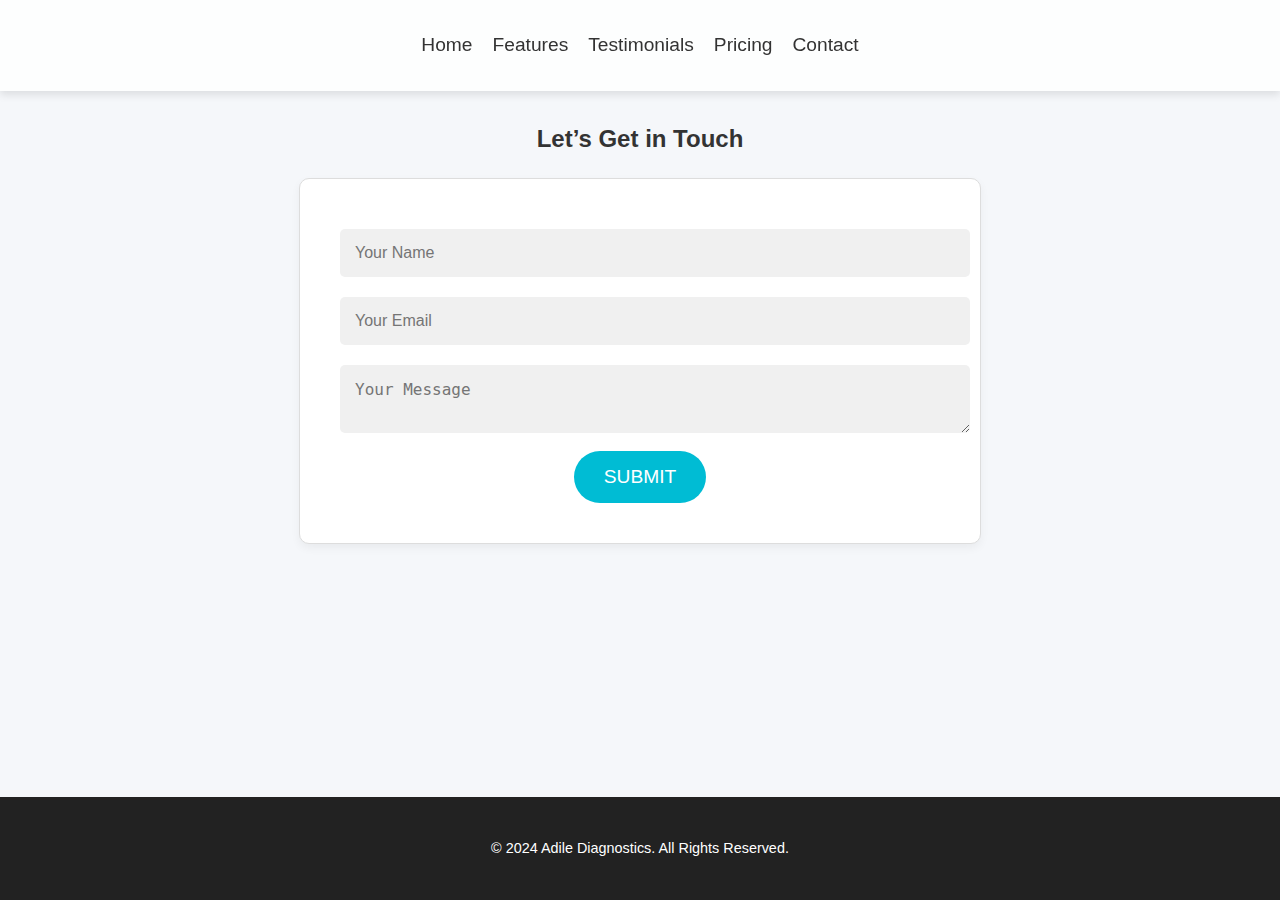
==== contact.html @ a2587669 "Add files via upload" ====
<!DOCTYPE html>
<html lang="en">
<head>
    <meta charset="UTF-8">
    <meta name="viewport" content="width=device-width, initial-scale=1.0">
    <title>Contact - Adile Diagnostics</title>
    <link rel="stylesheet" href="styles.css">
</head>
<body>
    <!-- Floating Navigation Bar -->
    <header class="navbar">
        <div class="container">
            <nav>
                <a href="index.html">Home</a>
                <a href="features.html">Features</a>
                <a href="testimonials.html">Testimonials</a>
                <a href="pricing.html">Pricing</a>
                <a href="contact.html">Contact</a>
            </nav>
        </div>
    </header>

    <!-- Contact Form Section -->
    <section class="contact-section">
        <div class="container">
            <h2 class="section-title">Let’s Get in Touch</h2>
            <form action="contact.php" method="POST">
                <div class="contact-box">
                    <input type="text" name="name" placeholder="Your Name" required>
                    <input type="email" name="email" placeholder="Your Email" required>
                    <textarea name="message" placeholder="Your Message" required></textarea>
                    <button type="submit" class="cta-button">Submit</button>
                </div>
            </form>
        </div>
    </section>

    <!-- Footer -->
    <footer class="footer">
        <div class="container">
            <p>&copy; 2024 Adile Diagnostics. All Rights Reserved.</p>
        </div>
    </footer>
</body>
</html>
---- styles.css ----
/* Global Styles - Applies to all pages */
html, body {
    height: 100%;
    margin: 0;
    font-family: 'Montserrat', sans-serif;  /* Ensuring Montserrat is applied globally */
    background-color: #f5f7fa;  /* Light background for professional appearance */
    color: #333;
    line-height: 1.6;
    display: flex;
    flex-direction: column;  /* Helps with sticky footer */
}

/* Main container for all page content */
.container {
    max-width: 1200px;
    margin: 0 auto;
    padding: 20px;
    flex: 1;  /* Makes content take up available space */
}

/* Navbar styles */
.navbar {
    background-color: rgba(255, 255, 255, 0.8); /* Semi-transparent */
    box-shadow: 0 4px 8px rgba(0, 0, 0, 0.1);  /* Floating effect */
    position: fixed;
    top: 0;
    width: 100%;
    z-index: 1000;
    display: flex;
    justify-content: center;
    padding: 10px 0;
    transition: background-color 0.3s ease;
}

/* Centering navbar items */
.navbar .container {
    display: flex;
    justify-content: center;
}

/* Styling navbar links */
.navbar nav {
    display: flex;
    justify-content: center;
    gap: 20px;
}

/* Ensuring Montserrat font is used for navigation links */
.navbar nav a {
    color: #333;
    text-decoration: none;
    font-family: 'Montserrat', sans-serif;  /* Apply Montserrat font */
    font-size: 1.2rem;
    transition: color 0.3s ease;
}

/* Hover effect for navbar links */
.navbar nav a:hover {
    color: #00bcd4;
}

/* Hero section styling (applies to index page) */
.hero-section {
    background: url('assets/medical-bg.jpg') center center/cover no-repeat;
    height: 100vh;
    display: flex;
    justify-content: center;
    align-items: center;
    position: relative;
    text-align: center;
    color: #fff;
}

/* Styling for main title on hero section */
.hero-title {
    font-size: 3rem;
    margin-bottom: 20px;
    color: #00bcd4;
}

/* Subtitle styling on hero section */
.hero-subtitle {
    font-size: 1.2rem;
    margin-bottom: 30px;
    color: #333;
}

/* CTA (Call-to-Action) button on hero section */
.cta-button {
    background-color: #00bcd4;
    color: #fff;
    padding: 15px 30px;
    border: none;
    border-radius: 50px;
    cursor: pointer;
    font-size: 1.2rem;
    transition: background-color 0.3s ease, transform 0.3s ease;
}

/* Hover effect for CTA button */
.cta-button:hover {
    background-color: #008c9e;
    transform: scale(1.05);
}

/* Feature boxes for Features, Testimonials, Pricing, and Products pages */
.features-section, .testimonials-section, .pricing-section, .products-section {
    padding: 80px 0;
    text-align: center;
    background-color: #f5f7fa;
}

/* Box styling for Features, Testimonials, Pricing, and Products */
.feature-box, .testimonial-box, .pricing-box, .product-box {
    background-color: #ffffff;
    border: 1px solid #ddd;
    border-radius: 10px;
    padding: 20px;
    margin: 20px;
    box-shadow: 0 4px 10px rgba(0, 0, 0, 0.05);  /* Slight shadow for depth */
    transition: transform 0.3s ease, box-shadow 0.3s ease;
    display: inline-block;
    width: 300px;
    vertical-align: top;
}

/* Hover effect for all feature boxes */
.feature-box:hover, .testimonial-box:hover, .pricing-box:hover, .product-box:hover {
    transform: scale(1.05);
    box-shadow: 0 6px 20px rgba(0, 0, 0, 0.1);
}

/* Title inside the boxes */
.feature-box h3, .testimonial-box h3, .pricing-box h3, .product-box h3 {
    font-size: 1.5rem;
    margin-bottom: 15px;
    color: #00bcd4;
}

/* Text inside the boxes */
.feature-box p, .testimonial-box p, .pricing-box p, .product-box p {
    font-size: 1rem;
    color: #333;
}

/* Contact Form Section */
.contact-section {
    padding: 80px 0;
    text-align: center;
    background-color: #f5f7fa;
}

/* Contact form box styling */
.contact-box {
    background-color: #ffffff;
    border: 1px solid #ddd;
    border-radius: 10px;
    padding: 40px;
    margin: 0 auto;
    box-shadow: 0 4px 10px rgba(0, 0, 0, 0.05);
    width: 60%;  /* Centered width */
    max-width: 600px;
}

/* Inputs and textarea inside contact form */
.contact-box input, .contact-box textarea {
    width: 100%;
    padding: 15px;
    margin: 10px 0;
    border: none;
    border-radius: 5px;
    background-color: #f0f0f0;
    font-size: 1rem;
}

/* Submit button styling */
button {
    background-color: #00bcd4;
    color: #ffffff;
    padding: 15px 30px;
    border: none;
    border-radius: 50px;
    cursor: pointer;
    text-transform: uppercase;
    font-size: 1rem;
    transition: background-color 0.3s ease, transform 0.3s ease;
}

/* Hover effect for button */
button:hover {
    background-color: #008c9e;
    transform: scale(1.05);
}

/* Footer styling */
.footer {
    background-color: #222;
    color: #fff;
    text-align: center;
    padding: 20px 0;
    font-size: 0.9rem;
    margin-top: auto;  /* Ensures footer sticks to the bottom */
}

/* Footer text */
.footer p {
    margin: 0;
}

/* Responsive Styling */
@media (max-width: 768px) {
    /* Stacks navbar links vertically on smaller screens */
    .navbar {
        flex-direction: column;
    }

    /* Smaller font for hero section title on small screens */
    .hero-title {
        font-size: 2.2rem;
    }

    /* Smaller button padding on mobile */
    .cta-button {
        padding: 10px 20px;
    }

    /* Full width for boxes on smaller screens */
    .feature-box, .testimonial-box, .pricing-box, .contact-box, .product-box {
        width: 100%;
        margin: 20px auto;
    }

    /* Full width for contact box on mobile */
    .contact-box {
        width: 90%;
    }
}
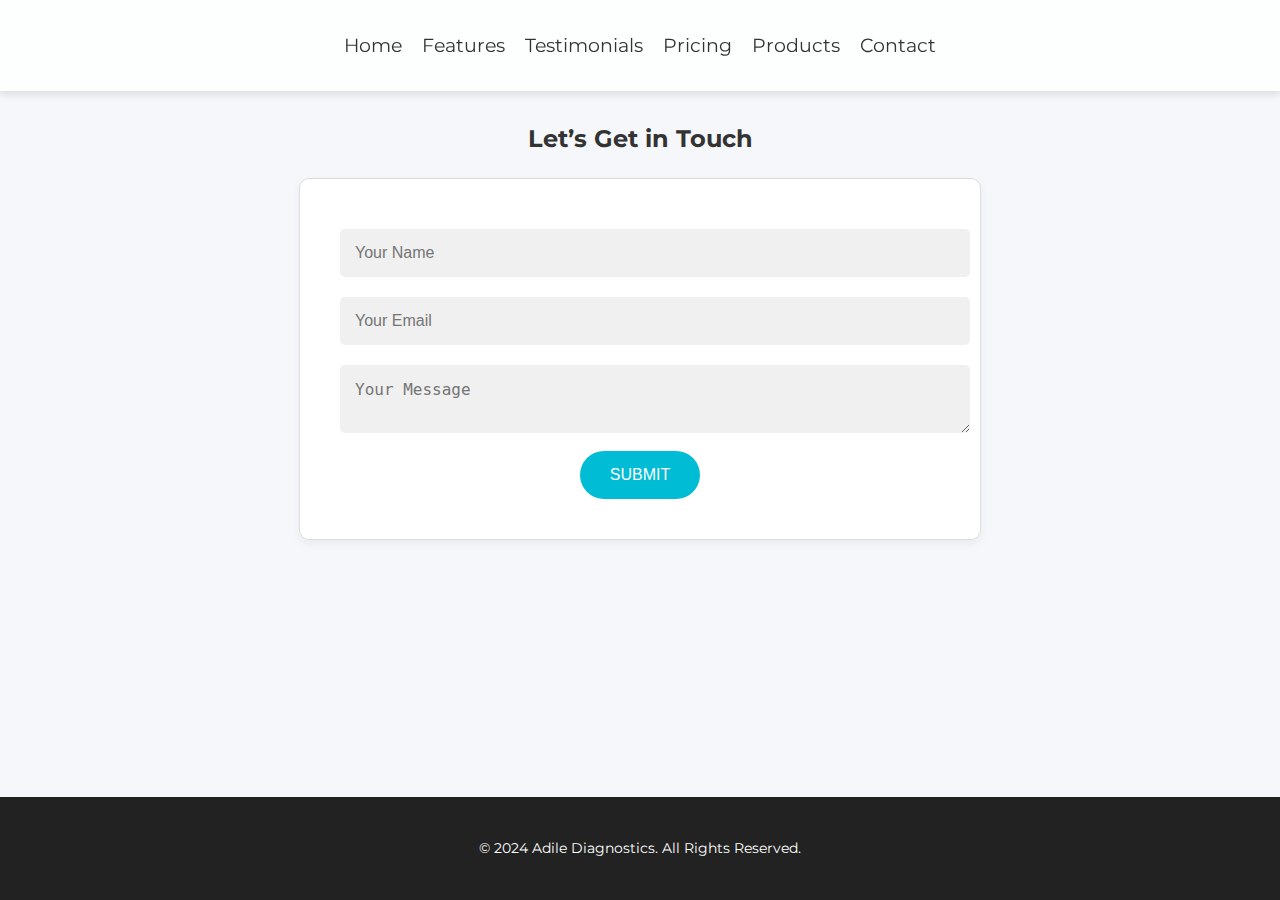
==== commit b8c01e3c: "Add files via upload" ====
--- a/contact.html
+++ b/contact.html
@@ -1,13 +1,18 @@
 <!DOCTYPE html>
 <html lang="en">
 <head>
+    <!-- Meta and Title -->
     <meta charset="UTF-8">
     <meta name="viewport" content="width=device-width, initial-scale=1.0">
     <title>Contact - Adile Diagnostics</title>
+    <!-- Google Font (Montserrat) -->
+    <link href="https://fonts.googleapis.com/css2?family=Montserrat:wght@400;700&display=swap" rel="stylesheet">
+    <!-- Link to main CSS file -->
     <link rel="stylesheet" href="styles.css">
 </head>
 <body>
-    <!-- Floating Navigation Bar -->
+
+    <!-- Navbar Section (same as other pages) -->
     <header class="navbar">
         <div class="container">
             <nav>
@@ -15,31 +20,31 @@
                 <a href="features.html">Features</a>
                 <a href="testimonials.html">Testimonials</a>
                 <a href="pricing.html">Pricing</a>
+                <a href="products.html">Products</a>
                 <a href="contact.html">Contact</a>
             </nav>
         </div>
     </header>
 
-    <!-- Contact Form Section -->
+    <!-- Contact Section -->
     <section class="contact-section">
         <div class="container">
             <h2 class="section-title">Let’s Get in Touch</h2>
-            <form action="contact.php" method="POST">
-                <div class="contact-box">
-                    <input type="text" name="name" placeholder="Your Name" required>
-                    <input type="email" name="email" placeholder="Your Email" required>
-                    <textarea name="message" placeholder="Your Message" required></textarea>
-                    <button type="submit" class="cta-button">Submit</button>
-                </div>
+            <form class="contact-box">
+                <input type="text" placeholder="Your Name">
+                <input type="email" placeholder="Your Email">
+                <textarea placeholder="Your Message"></textarea>
+                <button type="submit">Submit</button>
             </form>
         </div>
     </section>
 
-    <!-- Footer -->
+    <!-- Footer Section -->
     <footer class="footer">
         <div class="container">
             <p>&copy; 2024 Adile Diagnostics. All Rights Reserved.</p>
         </div>
     </footer>
+
 </body>
 </html>
--- a/styles.css
+++ b/styles.css
@@ -235,3 +235,13 @@
         width: 90%;
     }
 }
+
+
+/* Navbar links */
+.navbar nav a {
+    color: #333;
+    text-decoration: none;
+    font-family: 'Montserrat', sans-serif;  /* Consistent Montserrat font */
+    font-size: 1.2rem;
+    transition: color 0.3s ease;
+}
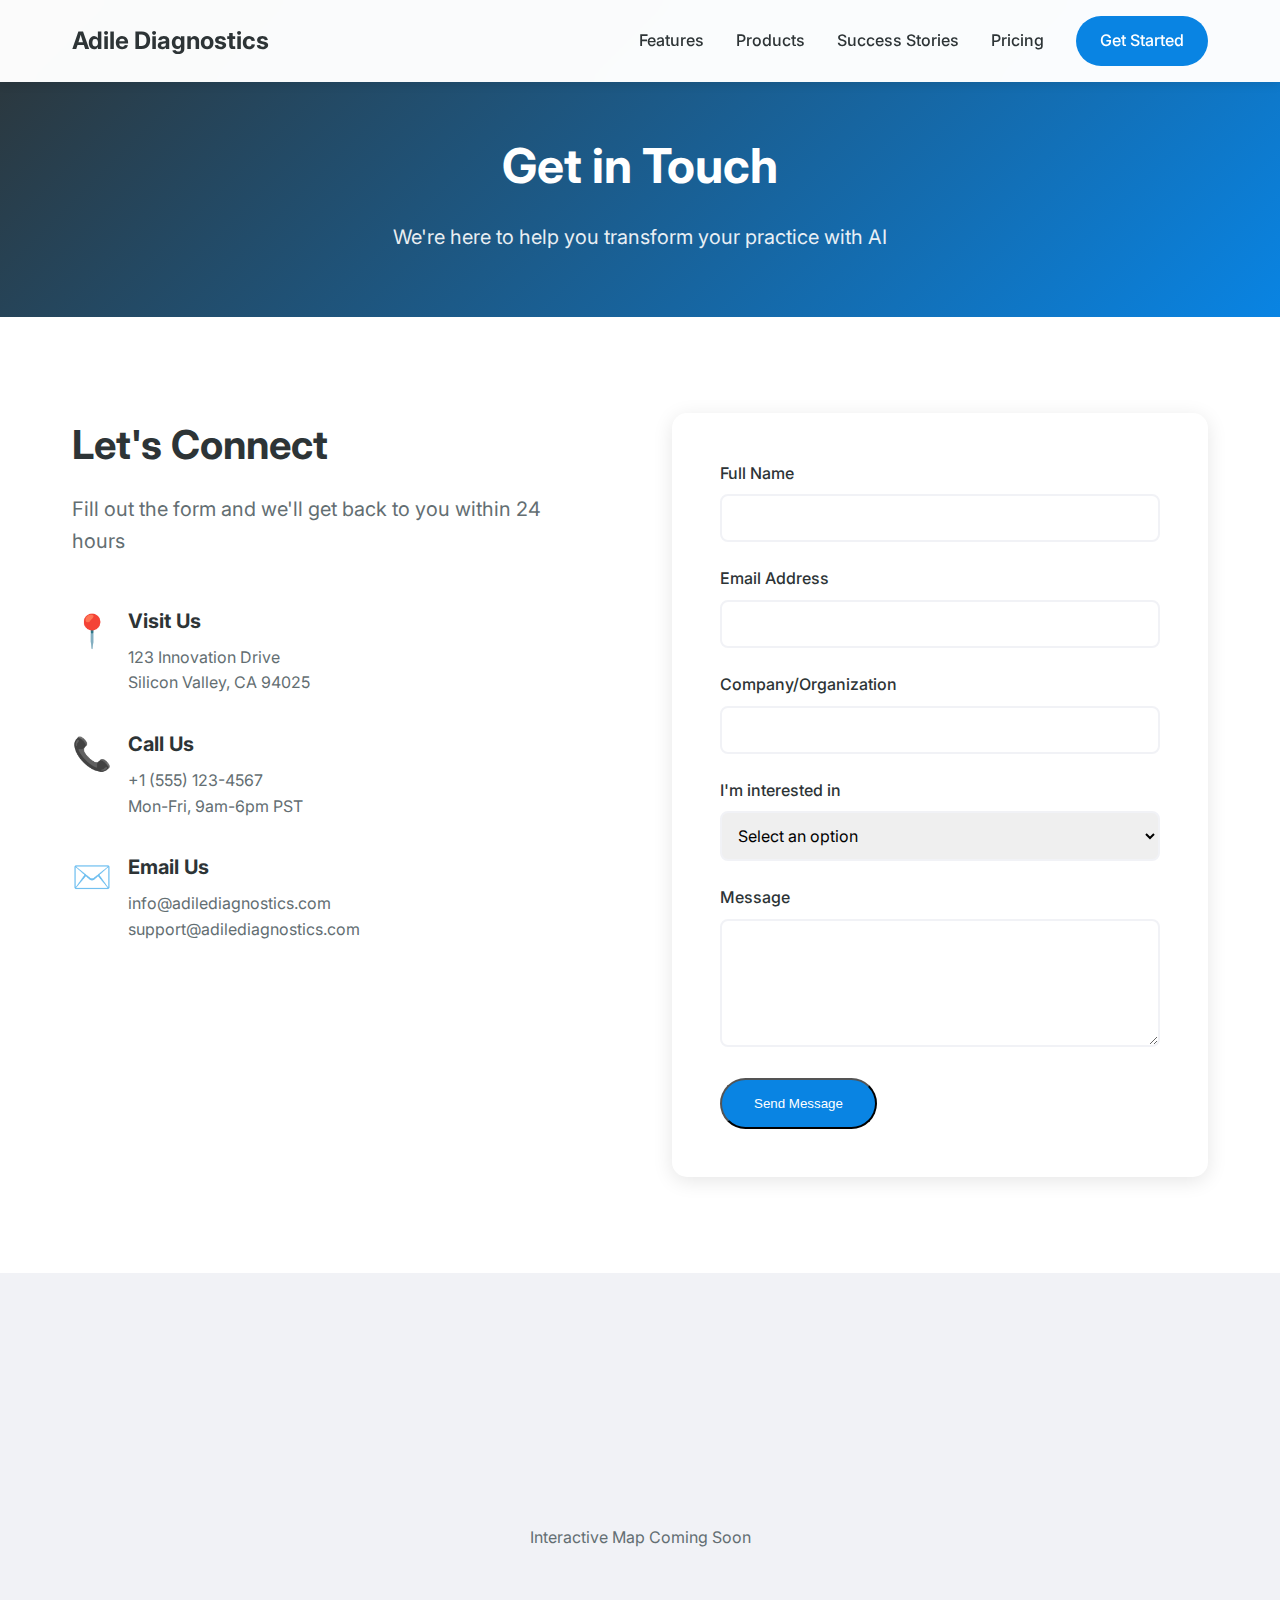
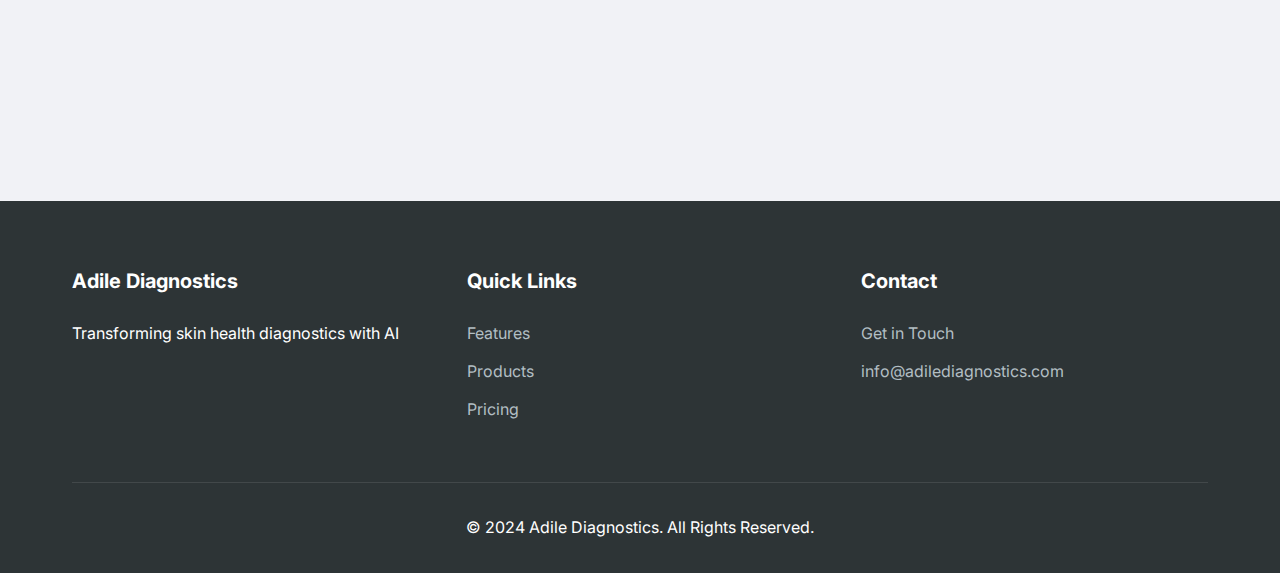
==== commit f9a1ff36: "Update website with modern design and responsive feature" ====
--- a/contact.html
+++ b/contact.html
@@ -4,47 +4,152 @@
     <!-- Meta and Title -->
     <meta charset="UTF-8">
     <meta name="viewport" content="width=device-width, initial-scale=1.0">
-    <title>Contact - Adile Diagnostics</title>
-    <!-- Google Font (Montserrat) -->
-    <link href="https://fonts.googleapis.com/css2?family=Montserrat:wght@400;700&display=swap" rel="stylesheet">
+    <title>Contact Us - Adile Diagnostics</title>
+    <!-- Google Font (Inter) -->
+    <link href="https://fonts.googleapis.com/css2?family=Inter:wght@400;500;600;700&display=swap" rel="stylesheet">
     <!-- Link to main CSS file -->
     <link rel="stylesheet" href="styles.css">
 </head>
 <body>
 
-    <!-- Navbar Section (same as other pages) -->
+    <!-- Navbar Section -->
     <header class="navbar">
         <div class="container">
+            <div class="logo">
+                <a href="index.html">Adile Diagnostics</a>
+            </div>
             <nav>
-                <a href="index.html">Home</a>
                 <a href="features.html">Features</a>
-                <a href="testimonials.html">Testimonials</a>
+                <a href="products.html">Products</a>
+                <a href="testimonials.html">Success Stories</a>
                 <a href="pricing.html">Pricing</a>
-                <a href="products.html">Products</a>
-                <a href="contact.html">Contact</a>
+                <a href="contact.html" class="nav-cta">Get Started</a>
             </nav>
         </div>
     </header>
 
-    <!-- Contact Section -->
-    <section class="contact-section">
+    <!-- Page Header -->
+    <section class="page-header">
         <div class="container">
-            <h2 class="section-title">Let’s Get in Touch</h2>
-            <form class="contact-box">
-                <input type="text" placeholder="Your Name">
-                <input type="email" placeholder="Your Email">
-                <textarea placeholder="Your Message"></textarea>
-                <button type="submit">Submit</button>
-            </form>
+            <h1>Get in Touch</h1>
+            <p>We're here to help you transform your practice with AI</p>
+        </div>
+    </section>
+
+    <!-- Contact Grid -->
+    <section class="contact-grid">
+        <div class="container">
+            <div class="contact-wrapper">
+                <div class="contact-info">
+                    <h2>Let's Connect</h2>
+                    <p>Fill out the form and we'll get back to you within 24 hours</p>
+                    
+                    <div class="contact-methods">
+                        <div class="contact-method">
+                            <div class="method-icon">📍</div>
+                            <div class="method-details">
+                                <h3>Visit Us</h3>
+                                <p>123 Innovation Drive<br>Silicon Valley, CA 94025</p>
+                            </div>
+                        </div>
+                        
+                        <div class="contact-method">
+                            <div class="method-icon">📞</div>
+                            <div class="method-details">
+                                <h3>Call Us</h3>
+                                <p>+1 (555) 123-4567<br>Mon-Fri, 9am-6pm PST</p>
+                            </div>
+                        </div>
+                        
+                        <div class="contact-method">
+                            <div class="method-icon">✉️</div>
+                            <div class="method-details">
+                                <h3>Email Us</h3>
+                                <p>info@adilediagnostics.com<br>support@adilediagnostics.com</p>
+                            </div>
+                        </div>
+                    </div>
+                </div>
+
+                <div class="contact-form">
+                    <form id="contactForm" action="contact.php" method="POST">
+                        <div class="form-group">
+                            <label for="name">Full Name</label>
+                            <input type="text" id="name" name="name" required>
+                        </div>
+                        
+                        <div class="form-group">
+                            <label for="email">Email Address</label>
+                            <input type="email" id="email" name="email" required>
+                        </div>
+                        
+                        <div class="form-group">
+                            <label for="company">Company/Organization</label>
+                            <input type="text" id="company" name="company">
+                        </div>
+                        
+                        <div class="form-group">
+                            <label for="interest">I'm interested in</label>
+                            <select id="interest" name="interest" required>
+                                <option value="">Select an option</option>
+                                <option value="demo">Product Demo</option>
+                                <option value="pricing">Pricing Information</option>
+                                <option value="enterprise">Enterprise Solution</option>
+                                <option value="partnership">Partnership</option>
+                                <option value="other">Other</option>
+                            </select>
+                        </div>
+                        
+                        <div class="form-group">
+                            <label for="message">Message</label>
+                            <textarea id="message" name="message" rows="5" required></textarea>
+                        </div>
+                        
+                        <button type="submit" class="primary-button">Send Message</button>
+                    </form>
+                </div>
+            </div>
+        </div>
+    </section>
+
+    <!-- Map Section -->
+    <section class="map-section">
+        <div class="container">
+            <div class="map-container">
+                <!-- Replace with actual map embed code -->
+                <div class="map-placeholder">
+                    <p>Interactive Map Coming Soon</p>
+                </div>
+            </div>
         </div>
     </section>
 
     <!-- Footer Section -->
     <footer class="footer">
         <div class="container">
-            <p>&copy; 2024 Adile Diagnostics. All Rights Reserved.</p>
+            <div class="footer-content">
+                <div class="footer-section">
+                    <h4>Adile Diagnostics</h4>
+                    <p>Transforming skin health diagnostics with AI</p>
+                </div>
+                <div class="footer-section">
+                    <h4>Quick Links</h4>
+                    <a href="features.html">Features</a>
+                    <a href="products.html">Products</a>
+                    <a href="pricing.html">Pricing</a>
+                </div>
+                <div class="footer-section">
+                    <h4>Contact</h4>
+                    <a href="contact.html">Get in Touch</a>
+                    <a href="mailto:info@adilediagnostics.com">info@adilediagnostics.com</a>
+                </div>
+            </div>
+            <div class="footer-bottom">
+                <p>&copy; 2024 Adile Diagnostics. All Rights Reserved.</p>
+            </div>
         </div>
     </footer>
 
+    <script src="scripts.js"></script>
 </body>
 </html>
--- a/styles.css
+++ b/styles.css
@@ -1,247 +1,1033 @@
-/* Global Styles - Applies to all pages */
+/* Reset and Base Styles */
+:root {
+    --primary-color: #2D3436;
+    --secondary-color: #0984E3;
+    --accent-color: #00B894;
+    --text-color: #2D3436;
+    --light-gray: #F1F2F6;
+    --white: #FFFFFF;
+    --transition: all 0.3s ease;
+}
+
+* {
+    margin: 0;
+    padding: 0;
+    box-sizing: border-box;
+}
+
 html, body {
     height: 100%;
-    margin: 0;
-    font-family: 'Montserrat', sans-serif;  /* Ensuring Montserrat is applied globally */
-    background-color: #f5f7fa;  /* Light background for professional appearance */
-    color: #333;
+    font-family: 'Inter', sans-serif;
+    font-size: 16px;
     line-height: 1.6;
-    display: flex;
-    flex-direction: column;  /* Helps with sticky footer */
-}
-
-/* Main container for all page content */
+    color: var(--text-color);
+    background-color: var(--white);
+}
+
 .container {
     max-width: 1200px;
     margin: 0 auto;
-    padding: 20px;
-    flex: 1;  /* Makes content take up available space */
-}
-
-/* Navbar styles */
+    padding: 0 2rem;
+}
+
+/* Navbar Styles */
 .navbar {
-    background-color: rgba(255, 255, 255, 0.8); /* Semi-transparent */
-    box-shadow: 0 4px 8px rgba(0, 0, 0, 0.1);  /* Floating effect */
     position: fixed;
     top: 0;
-    width: 100%;
+    left: 0;
+    right: 0;
+    background: rgba(255, 255, 255, 0.98);
+    backdrop-filter: blur(10px);
     z-index: 1000;
-    display: flex;
-    justify-content: center;
-    padding: 10px 0;
-    transition: background-color 0.3s ease;
-}
-
-/* Centering navbar items */
+    padding: 1rem 0;
+    box-shadow: 0 2px 10px rgba(0, 0, 0, 0.1);
+}
+
 .navbar .container {
     display: flex;
-    justify-content: center;
-}
-
-/* Styling navbar links */
+    justify-content: space-between;
+    align-items: center;
+}
+
+.logo a {
+    font-size: 1.5rem;
+    font-weight: 700;
+    color: var(--primary-color);
+    text-decoration: none;
+}
+
 .navbar nav {
     display: flex;
+    gap: 2rem;
+    align-items: center;
+}
+
+.navbar nav a {
+    color: var(--text-color);
+    text-decoration: none;
+    font-weight: 500;
+    transition: var(--transition);
+}
+
+.navbar nav a:hover {
+    color: var(--secondary-color);
+}
+
+.nav-cta {
+    background: var(--secondary-color);
+    color: var(--white) !important;
+    padding: 0.75rem 1.5rem;
+    border-radius: 50px;
+    transition: var(--transition);
+}
+
+.nav-cta:hover {
+    background: var(--accent-color);
+    transform: translateY(-2px);
+}
+
+/* Hero Section */
+.hero-section {
+    padding: 8rem 0 4rem;
+    background: linear-gradient(135deg, var(--white) 0%, var(--light-gray) 100%);
+    min-height: 100vh;
+    display: flex;
+    align-items: center;
+}
+
+.hero-content {
+    max-width: 800px;
+    margin: 0 auto;
+    text-align: center;
+}
+
+.hero-title {
+    font-size: 3.5rem;
+    font-weight: 700;
+    line-height: 1.2;
+    margin-bottom: 1.5rem;
+    background: linear-gradient(135deg, var(--primary-color) 0%, var(--secondary-color) 100%);
+    -webkit-background-clip: text;
+    -webkit-text-fill-color: transparent;
+}
+
+.hero-subtitle {
+    font-size: 1.25rem;
+    color: #636E72;
+    margin-bottom: 2.5rem;
+    max-width: 600px;
+    margin-left: auto;
+    margin-right: auto;
+}
+
+.hero-cta {
+    display: flex;
+    gap: 1rem;
     justify-content: center;
-    gap: 20px;
-}
-
-/* Ensuring Montserrat font is used for navigation links */
-.navbar nav a {
-    color: #333;
+}
+
+.primary-button, .secondary-button {
+    padding: 1rem 2rem;
+    border-radius: 50px;
+    font-weight: 500;
     text-decoration: none;
-    font-family: 'Montserrat', sans-serif;  /* Apply Montserrat font */
-    font-size: 1.2rem;
-    transition: color 0.3s ease;
-}
-
-/* Hover effect for navbar links */
-.navbar nav a:hover {
-    color: #00bcd4;
-}
-
-/* Hero section styling (applies to index page) */
-.hero-section {
-    background: url('assets/medical-bg.jpg') center center/cover no-repeat;
-    height: 100vh;
+    transition: var(--transition);
+}
+
+.primary-button {
+    background: var(--secondary-color);
+    color: var(--white);
+}
+
+.secondary-button {
+    background: transparent;
+    color: var(--secondary-color);
+    border: 2px solid var(--secondary-color);
+}
+
+.primary-button:hover, .secondary-button:hover {
+    transform: translateY(-2px);
+}
+
+/* Features Grid */
+.features-grid {
+    padding: 6rem 0;
+    background: var(--white);
+}
+
+.section-title {
+    text-align: center;
+    font-size: 2.5rem;
+    margin-bottom: 3rem;
+    color: var(--primary-color);
+}
+
+.grid {
+    display: grid;
+    grid-template-columns: repeat(auto-fit, minmax(250px, 1fr));
+    gap: 2rem;
+}
+
+.grid-item {
+    padding: 2rem;
+    background: var(--white);
+    border-radius: 10px;
+    box-shadow: 0 4px 20px rgba(0, 0, 0, 0.05);
+    transition: var(--transition);
+}
+
+.grid-item:hover {
+    transform: translateY(-5px);
+}
+
+.icon {
+    font-size: 2rem;
+    margin-bottom: 1rem;
+}
+
+.grid-item h3 {
+    font-size: 1.25rem;
+    margin-bottom: 1rem;
+    color: var(--primary-color);
+}
+
+.grid-item p {
+    color: #636E72;
+}
+
+/* Stats Section */
+.stats-section {
+    padding: 4rem 0;
+    background: var(--light-gray);
+}
+
+.stats-grid {
+    display: grid;
+    grid-template-columns: repeat(auto-fit, minmax(200px, 1fr));
+    gap: 2rem;
+    text-align: center;
+}
+
+.stat-item h3 {
+    font-size: 2.5rem;
+    color: var(--secondary-color);
+    margin-bottom: 0.5rem;
+}
+
+.stat-item p {
+    color: #636E72;
+    font-weight: 500;
+}
+
+/* Footer */
+.footer {
+    background: var(--primary-color);
+    color: var(--white);
+    padding: 4rem 0 2rem;
+}
+
+.footer-content {
+    display: grid;
+    grid-template-columns: repeat(auto-fit, minmax(200px, 1fr));
+    gap: 3rem;
+    margin-bottom: 3rem;
+}
+
+.footer-section h4 {
+    font-size: 1.25rem;
+    margin-bottom: 1.5rem;
+}
+
+.footer-section a {
+    color: #B2BEC3;
+    text-decoration: none;
+    display: block;
+    margin-bottom: 0.75rem;
+    transition: var(--transition);
+}
+
+.footer-section a:hover {
+    color: var(--white);
+}
+
+.footer-bottom {
+    text-align: center;
+    padding-top: 2rem;
+    border-top: 1px solid rgba(255, 255, 255, 0.1);
+}
+
+/* Page Header */
+.page-header {
+    padding: 8rem 0 4rem;
+    background: linear-gradient(135deg, var(--primary-color) 0%, var(--secondary-color) 100%);
+    color: var(--white);
+    text-align: center;
+}
+
+.page-header h1 {
+    font-size: 3rem;
+    margin-bottom: 1rem;
+}
+
+.page-header p {
+    font-size: 1.25rem;
+    opacity: 0.9;
+    max-width: 600px;
+    margin: 0 auto;
+}
+
+/* Feature Cards */
+.feature-card {
+    background: var(--white);
+    border-radius: 10px;
+    padding: 2rem;
+    box-shadow: 0 4px 20px rgba(0, 0, 0, 0.1);
+    transition: var(--transition);
+}
+
+.feature-card:hover {
+    transform: translateY(-5px);
+    box-shadow: 0 8px 30px rgba(0, 0, 0, 0.15);
+}
+
+.feature-icon {
+    font-size: 2.5rem;
+    margin-bottom: 1.5rem;
+}
+
+/* Technical Features */
+.tech-features {
+    padding: 6rem 0;
+    background: var(--light-gray);
+}
+
+.tech-features h2 {
+    text-align: center;
+    font-size: 2.5rem;
+    margin-bottom: 3rem;
+    color: var(--primary-color);
+}
+
+.tech-grid {
+    display: grid;
+    grid-template-columns: repeat(auto-fit, minmax(300px, 1fr));
+    gap: 2rem;
+}
+
+.tech-item {
+    background: var(--white);
+    padding: 2rem;
+    border-radius: 10px;
+    box-shadow: 0 4px 20px rgba(0, 0, 0, 0.05);
+}
+
+.tech-item h3 {
+    color: var(--secondary-color);
+    margin-bottom: 1.5rem;
+    font-size: 1.5rem;
+}
+
+.tech-item ul {
+    list-style: none;
+    padding: 0;
+}
+
+.tech-item li {
+    padding: 0.5rem 0;
+    color: var(--text-color);
+    position: relative;
+    padding-left: 1.5rem;
+}
+
+.tech-item li:before {
+    content: "→";
+    position: absolute;
+    left: 0;
+    color: var(--secondary-color);
+}
+
+/* CTA Section */
+.cta-section {
+    padding: 6rem 0;
+    text-align: center;
+    background: linear-gradient(135deg, var(--white) 0%, var(--light-gray) 100%);
+}
+
+.cta-section h2 {
+    font-size: 2.5rem;
+    margin-bottom: 1rem;
+    color: var(--primary-color);
+}
+
+.cta-section p {
+    font-size: 1.25rem;
+    color: #636E72;
+    margin-bottom: 2rem;
+}
+
+.cta-buttons {
     display: flex;
+    gap: 1rem;
     justify-content: center;
+}
+
+/* Products Section */
+.products-section {
+    padding: 6rem 0;
+    background: var(--white);
+}
+
+.products-grid {
+    display: grid;
+    grid-template-columns: repeat(auto-fit, minmax(300px, 1fr));
+    gap: 3rem;
+    margin-top: 3rem;
+}
+
+.product-card {
+    background: var(--white);
+    border-radius: 15px;
+    overflow: hidden;
+    box-shadow: 0 4px 20px rgba(0, 0, 0, 0.1);
+    transition: var(--transition);
+}
+
+.product-card:hover {
+    transform: translateY(-10px);
+    box-shadow: 0 8px 30px rgba(0, 0, 0, 0.15);
+}
+
+.product-image {
+    background: linear-gradient(135deg, var(--secondary-color) 0%, var(--accent-color) 100%);
+    padding: 3rem;
+    text-align: center;
+}
+
+.product-icon {
+    font-size: 4rem;
+}
+
+.product-content {
+    padding: 2rem;
+}
+
+.product-content h3 {
+    font-size: 1.5rem;
+    color: var(--primary-color);
+    margin-bottom: 1rem;
+}
+
+.product-content p {
+    color: #636E72;
+    margin-bottom: 1.5rem;
+}
+
+.product-features {
+    list-style: none;
+    padding: 0;
+    margin-bottom: 2rem;
+}
+
+.product-features li {
+    padding: 0.5rem 0;
+    color: var(--text-color);
+    position: relative;
+    padding-left: 1.5rem;
+}
+
+.product-features li:before {
+    content: "✓";
+    position: absolute;
+    left: 0;
+    color: var(--accent-color);
+}
+
+/* Integration Section */
+.integration-section {
+    padding: 6rem 0;
+    background: var(--light-gray);
+    text-align: center;
+}
+
+.integration-section h2 {
+    font-size: 2.5rem;
+    margin-bottom: 1rem;
+    color: var(--primary-color);
+}
+
+.integration-section > .container > p {
+    font-size: 1.25rem;
+    color: #636E72;
+    margin-bottom: 3rem;
+}
+
+.integration-grid {
+    display: grid;
+    grid-template-columns: repeat(auto-fit, minmax(250px, 1fr));
+    gap: 2rem;
+    margin-top: 3rem;
+}
+
+.integration-item {
+    background: var(--white);
+    padding: 2rem;
+    border-radius: 10px;
+    box-shadow: 0 4px 20px rgba(0, 0, 0, 0.05);
+    transition: var(--transition);
+}
+
+.integration-item:hover {
+    transform: translateY(-5px);
+}
+
+.integration-item h3 {
+    color: var(--secondary-color);
+    margin-bottom: 1rem;
+    font-size: 1.25rem;
+}
+
+.integration-item p {
+    color: #636E72;
+}
+
+/* Featured Story */
+.featured-story {
+    padding: 6rem 0;
+    background: var(--white);
+}
+
+.story-card {
+    background: var(--white);
+    border-radius: 15px;
+    padding: 3rem;
+    box-shadow: 0 4px 20px rgba(0, 0, 0, 0.1);
+    transition: var(--transition);
+}
+
+.story-card.featured {
+    background: linear-gradient(135deg, var(--primary-color) 0%, var(--secondary-color) 100%);
+    color: var(--white);
+    display: grid;
+    grid-template-columns: 2fr 1fr;
+    gap: 3rem;
+}
+
+.story-quote {
+    font-size: 1.5rem;
+    line-height: 1.6;
+    margin-bottom: 2rem;
+    font-weight: 500;
+}
+
+.story-author {
+    display: flex;
     align-items: center;
+    gap: 1rem;
+}
+
+.author-info h3 {
+    font-size: 1.25rem;
+    margin-bottom: 0.5rem;
+}
+
+.author-info p {
+    opacity: 0.9;
+}
+
+.story-stats {
+    display: grid;
+    gap: 2rem;
+    align-content: center;
+}
+
+.story-stats .stat {
+    text-align: center;
+}
+
+.story-stats h4 {
+    font-size: 2.5rem;
+    margin-bottom: 0.5rem;
+}
+
+.story-stats p {
+    opacity: 0.9;
+}
+
+/* Testimonials Grid */
+.testimonials-grid {
+    padding: 6rem 0;
+    background: var(--light-gray);
+}
+
+.testimonials-grid h2 {
+    text-align: center;
+    font-size: 2.5rem;
+    margin-bottom: 3rem;
+    color: var(--primary-color);
+}
+
+.stories-grid {
+    display: grid;
+    grid-template-columns: repeat(auto-fit, minmax(300px, 1fr));
+    gap: 2rem;
+}
+
+.stories-grid .story-card {
+    background: var(--white);
+    padding: 2rem;
+}
+
+.stories-grid .story-quote {
+    font-size: 1.25rem;
+    color: var(--text-color);
+}
+
+/* Results Section */
+.results-section {
+    padding: 6rem 0;
+    background: var(--white);
+    text-align: center;
+}
+
+.results-section h2 {
+    font-size: 2.5rem;
+    margin-bottom: 3rem;
+    color: var(--primary-color);
+}
+
+.results-grid {
+    display: grid;
+    grid-template-columns: repeat(auto-fit, minmax(200px, 1fr));
+    gap: 3rem;
+}
+
+.result-item h3 {
+    font-size: 3rem;
+    color: var(--secondary-color);
+    margin-bottom: 1rem;
+}
+
+.result-item p {
+    font-size: 1.25rem;
+    color: #636E72;
+}
+
+/* Pricing Toggle */
+.pricing-toggle {
+    padding: 2rem 0;
+    text-align: center;
+}
+
+.toggle-container {
+    display: inline-flex;
+    align-items: center;
+    gap: 1rem;
+    background: var(--light-gray);
+    padding: 0.5rem 1rem;
+    border-radius: 50px;
+}
+
+.switch {
     position: relative;
-    text-align: center;
-    color: #fff;
-}
-
-/* Styling for main title on hero section */
-.hero-title {
+    display: inline-block;
+    width: 60px;
+    height: 34px;
+}
+
+.switch input {
+    opacity: 0;
+    width: 0;
+    height: 0;
+}
+
+.slider {
+    position: absolute;
+    cursor: pointer;
+    top: 0;
+    left: 0;
+    right: 0;
+    bottom: 0;
+    background-color: var(--secondary-color);
+    transition: var(--transition);
+    border-radius: 34px;
+}
+
+.slider:before {
+    position: absolute;
+    content: "";
+    height: 26px;
+    width: 26px;
+    left: 4px;
+    bottom: 4px;
+    background-color: white;
+    transition: var(--transition);
+    border-radius: 50%;
+}
+
+input:checked + .slider {
+    background-color: var(--accent-color);
+}
+
+input:checked + .slider:before {
+    transform: translateX(26px);
+}
+
+.discount {
+    background: var(--accent-color);
+    color: var(--white);
+    padding: 0.25rem 0.5rem;
+    border-radius: 20px;
+    font-size: 0.875rem;
+    margin-left: 0.5rem;
+}
+
+/* Pricing Grid */
+.pricing-grid {
+    padding: 4rem 0 6rem;
+}
+
+.plans-grid {
+    display: grid;
+    grid-template-columns: repeat(auto-fit, minmax(300px, 1fr));
+    gap: 2rem;
+    margin-top: 2rem;
+}
+
+.plan-card {
+    background: var(--white);
+    border-radius: 15px;
+    padding: 3rem;
+    box-shadow: 0 4px 20px rgba(0, 0, 0, 0.1);
+    transition: var(--transition);
+    position: relative;
+}
+
+.plan-card.featured {
+    border: 2px solid var(--secondary-color);
+    transform: scale(1.05);
+}
+
+.plan-badge {
+    position: absolute;
+    top: -12px;
+    left: 50%;
+    transform: translateX(-50%);
+    background: var(--secondary-color);
+    color: var(--white);
+    padding: 0.5rem 1rem;
+    border-radius: 20px;
+    font-size: 0.875rem;
+    font-weight: 500;
+}
+
+.plan-header {
+    text-align: center;
+    margin-bottom: 2rem;
+}
+
+.plan-header h3 {
+    font-size: 1.5rem;
+    color: var(--primary-color);
+    margin-bottom: 1rem;
+}
+
+.price {
+    margin-bottom: 1rem;
+}
+
+.price .amount {
     font-size: 3rem;
-    margin-bottom: 20px;
-    color: #00bcd4;
-}
-
-/* Subtitle styling on hero section */
-.hero-subtitle {
-    font-size: 1.2rem;
-    margin-bottom: 30px;
-    color: #333;
-}
-
-/* CTA (Call-to-Action) button on hero section */
-.cta-button {
-    background-color: #00bcd4;
-    color: #fff;
-    padding: 15px 30px;
-    border: none;
-    border-radius: 50px;
-    cursor: pointer;
-    font-size: 1.2rem;
-    transition: background-color 0.3s ease, transform 0.3s ease;
-}
-
-/* Hover effect for CTA button */
-.cta-button:hover {
-    background-color: #008c9e;
-    transform: scale(1.05);
-}
-
-/* Feature boxes for Features, Testimonials, Pricing, and Products pages */
-.features-section, .testimonials-section, .pricing-section, .products-section {
-    padding: 80px 0;
-    text-align: center;
-    background-color: #f5f7fa;
-}
-
-/* Box styling for Features, Testimonials, Pricing, and Products */
-.feature-box, .testimonial-box, .pricing-box, .product-box {
-    background-color: #ffffff;
-    border: 1px solid #ddd;
+    font-weight: 700;
+    color: var(--secondary-color);
+}
+
+.price .period {
+    color: #636E72;
+}
+
+.custom-price {
+    font-size: 2rem;
+    font-weight: 700;
+    color: var(--secondary-color);
+}
+
+.plan-features {
+    margin-bottom: 2rem;
+}
+
+.plan-features ul {
+    list-style: none;
+    padding: 0;
+}
+
+.plan-features li {
+    padding: 0.75rem 0;
+    color: var(--text-color);
+    position: relative;
+    padding-left: 1.5rem;
+}
+
+.plan-features li:before {
+    content: "✓";
+    position: absolute;
+    left: 0;
+    color: var(--accent-color);
+}
+
+.plan-cta {
+    text-align: center;
+}
+
+/* FAQ Section */
+.faq-section {
+    padding: 6rem 0;
+    background: var(--light-gray);
+}
+
+.faq-section h2 {
+    text-align: center;
+    font-size: 2.5rem;
+    margin-bottom: 3rem;
+    color: var(--primary-color);
+}
+
+.faq-grid {
+    display: grid;
+    grid-template-columns: repeat(auto-fit, minmax(400px, 1fr));
+    gap: 2rem;
+}
+
+.faq-item {
+    background: var(--white);
+    padding: 2rem;
     border-radius: 10px;
-    padding: 20px;
-    margin: 20px;
-    box-shadow: 0 4px 10px rgba(0, 0, 0, 0.05);  /* Slight shadow for depth */
-    transition: transform 0.3s ease, box-shadow 0.3s ease;
-    display: inline-block;
-    width: 300px;
-    vertical-align: top;
-}
-
-/* Hover effect for all feature boxes */
-.feature-box:hover, .testimonial-box:hover, .pricing-box:hover, .product-box:hover {
-    transform: scale(1.05);
-    box-shadow: 0 6px 20px rgba(0, 0, 0, 0.1);
-}
-
-/* Title inside the boxes */
-.feature-box h3, .testimonial-box h3, .pricing-box h3, .product-box h3 {
-    font-size: 1.5rem;
-    margin-bottom: 15px;
-    color: #00bcd4;
-}
-
-/* Text inside the boxes */
-.feature-box p, .testimonial-box p, .pricing-box p, .product-box p {
+    box-shadow: 0 4px 20px rgba(0, 0, 0, 0.05);
+}
+
+.faq-item h3 {
+    font-size: 1.25rem;
+    color: var(--primary-color);
+    margin-bottom: 1rem;
+}
+
+.faq-item p {
+    color: #636E72;
+}
+
+/* Contact Grid */
+.contact-grid {
+    padding: 6rem 0;
+    background: var(--white);
+}
+
+.contact-wrapper {
+    display: grid;
+    grid-template-columns: 1fr 1fr;
+    gap: 4rem;
+    align-items: start;
+}
+
+.contact-info {
+    padding-right: 2rem;
+}
+
+.contact-info h2 {
+    font-size: 2.5rem;
+    color: var(--primary-color);
+    margin-bottom: 1rem;
+}
+
+.contact-info > p {
+    font-size: 1.25rem;
+    color: #636E72;
+    margin-bottom: 3rem;
+}
+
+.contact-methods {
+    display: grid;
+    gap: 2rem;
+}
+
+.contact-method {
+    display: flex;
+    align-items: flex-start;
+    gap: 1rem;
+}
+
+.method-icon {
+    font-size: 2rem;
+    color: var(--secondary-color);
+}
+
+.method-details h3 {
+    font-size: 1.25rem;
+    color: var(--primary-color);
+    margin-bottom: 0.5rem;
+}
+
+.method-details p {
+    color: #636E72;
+    line-height: 1.6;
+}
+
+/* Contact Form */
+.contact-form {
+    background: var(--white);
+    padding: 3rem;
+    border-radius: 15px;
+    box-shadow: 0 4px 20px rgba(0, 0, 0, 0.1);
+}
+
+.form-group {
+    margin-bottom: 1.5rem;
+}
+
+.form-group label {
+    display: block;
+    margin-bottom: 0.5rem;
+    color: var(--primary-color);
+    font-weight: 500;
+}
+
+.form-group input,
+.form-group select,
+.form-group textarea {
+    width: 100%;
+    padding: 0.75rem;
+    border: 2px solid var(--light-gray);
+    border-radius: 8px;
+    font-family: 'Inter', sans-serif;
     font-size: 1rem;
-    color: #333;
-}
-
-/* Contact Form Section */
-.contact-section {
-    padding: 80px 0;
-    text-align: center;
-    background-color: #f5f7fa;
-}
-
-/* Contact form box styling */
-.contact-box {
-    background-color: #ffffff;
-    border: 1px solid #ddd;
-    border-radius: 10px;
-    padding: 40px;
-    margin: 0 auto;
-    box-shadow: 0 4px 10px rgba(0, 0, 0, 0.05);
-    width: 60%;  /* Centered width */
-    max-width: 600px;
-}
-
-/* Inputs and textarea inside contact form */
-.contact-box input, .contact-box textarea {
+    transition: var(--transition);
+}
+
+.form-group input:focus,
+.form-group select:focus,
+.form-group textarea:focus {
+    outline: none;
+    border-color: var(--secondary-color);
+}
+
+.form-group textarea {
+    resize: vertical;
+    min-height: 120px;
+}
+
+/* Map Section */
+.map-section {
+    padding: 4rem 0;
+    background: var(--light-gray);
+}
+
+.map-container {
     width: 100%;
-    padding: 15px;
-    margin: 10px 0;
-    border: none;
-    border-radius: 5px;
-    background-color: #f0f0f0;
-    font-size: 1rem;
-}
-
-/* Submit button styling */
-button {
-    background-color: #00bcd4;
-    color: #ffffff;
-    padding: 15px 30px;
-    border: none;
-    border-radius: 50px;
-    cursor: pointer;
-    text-transform: uppercase;
-    font-size: 1rem;
-    transition: background-color 0.3s ease, transform 0.3s ease;
-}
-
-/* Hover effect for button */
-button:hover {
-    background-color: #008c9e;
-    transform: scale(1.05);
-}
-
-/* Footer styling */
-.footer {
-    background-color: #222;
-    color: #fff;
-    text-align: center;
-    padding: 20px 0;
-    font-size: 0.9rem;
-    margin-top: auto;  /* Ensures footer sticks to the bottom */
-}
-
-/* Footer text */
-.footer p {
-    margin: 0;
-}
-
-/* Responsive Styling */
+    height: 400px;
+    background: var(--white);
+    border-radius: 15px;
+    overflow: hidden;
+}
+
+.map-placeholder {
+    width: 100%;
+    height: 100%;
+    display: flex;
+    align-items: center;
+    justify-content: center;
+    background: var(--light-gray);
+    color: #636E72;
+}
+
+/* Responsive Design */
 @media (max-width: 768px) {
-    /* Stacks navbar links vertically on smaller screens */
     .navbar {
+        padding: 1rem;
+    }
+
+    .navbar nav {
+        display: none;
+    }
+
+    .hero-title {
+        font-size: 2.5rem;
+    }
+
+    .hero-subtitle {
+        font-size: 1.1rem;
+    }
+
+    .hero-cta {
         flex-direction: column;
     }
 
-    /* Smaller font for hero section title on small screens */
-    .hero-title {
-        font-size: 2.2rem;
-    }
-
-    /* Smaller button padding on mobile */
-    .cta-button {
-        padding: 10px 20px;
-    }
-
-    /* Full width for boxes on smaller screens */
-    .feature-box, .testimonial-box, .pricing-box, .contact-box, .product-box {
-        width: 100%;
-        margin: 20px auto;
-    }
-
-    /* Full width for contact box on mobile */
-    .contact-box {
-        width: 90%;
-    }
-}
-
-
-/* Navbar links */
-.navbar nav a {
-    color: #333;
-    text-decoration: none;
-    font-family: 'Montserrat', sans-serif;  /* Consistent Montserrat font */
-    font-size: 1.2rem;
-    transition: color 0.3s ease;
-}
+    .grid {
+        grid-template-columns: 1fr;
+    }
+
+    .footer-content {
+        grid-template-columns: 1fr;
+        text-align: center;
+    }
+
+    .page-header h1 {
+        font-size: 2rem;
+    }
+
+    .tech-grid {
+        grid-template-columns: 1fr;
+    }
+
+    .cta-buttons {
+        flex-direction: column;
+        gap: 1rem;
+    }
+
+    .products-grid {
+        grid-template-columns: 1fr;
+    }
+
+    .integration-grid {
+        grid-template-columns: 1fr;
+    }
+
+    .story-card.featured {
+        grid-template-columns: 1fr;
+    }
+
+    .stories-grid {
+        grid-template-columns: 1fr;
+    }
+
+    .results-grid {
+        grid-template-columns: 1fr;
+        gap: 2rem;
+    }
+
+    .plans-grid {
+        grid-template-columns: 1fr;
+    }
+
+    .plan-card.featured {
+        transform: scale(1);
+    }
+
+    .faq-grid {
+        grid-template-columns: 1fr;
+    }
+
+    .contact-wrapper {
+        grid-template-columns: 1fr;
+        gap: 3rem;
+    }
+
+    .contact-info {
+        padding-right: 0;
+    }
+
+    .contact-form {
+        padding: 2rem;
+    }
+
+    .map-container {
+        height: 300px;
+    }
+}
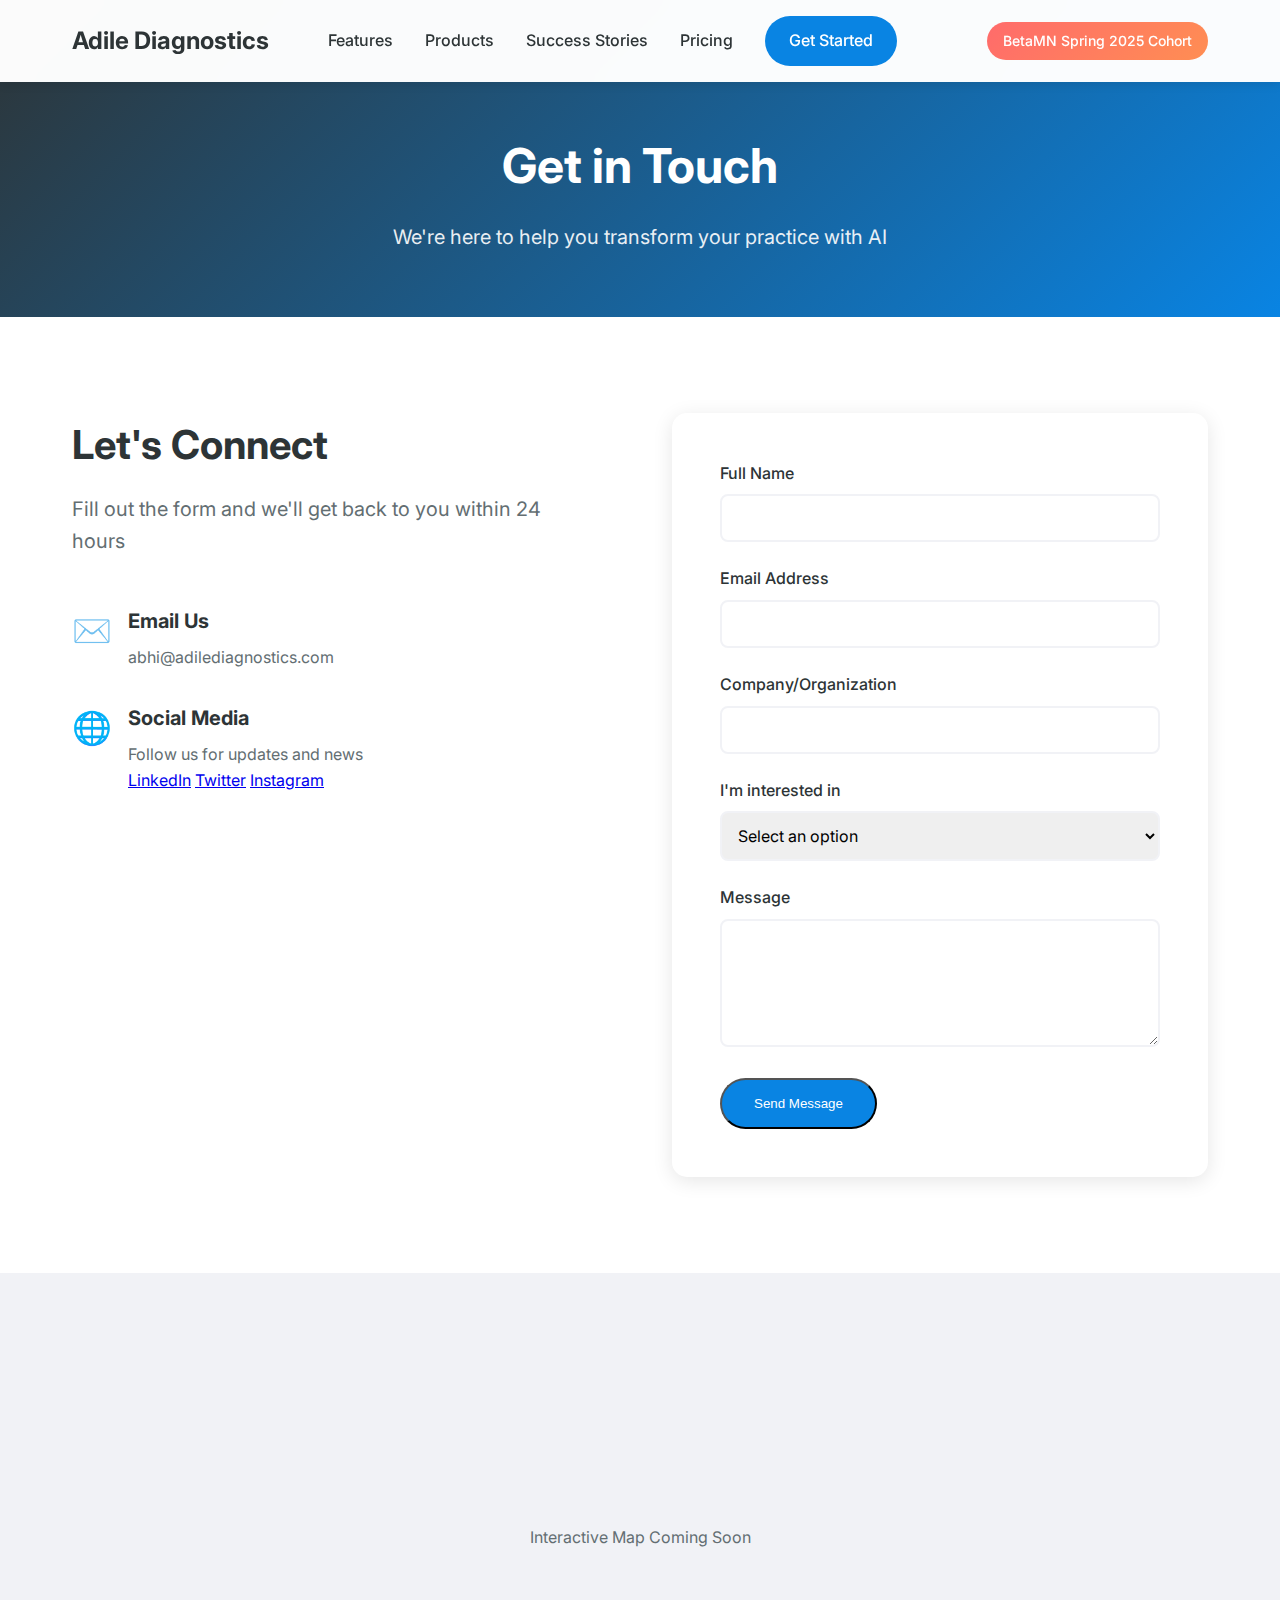
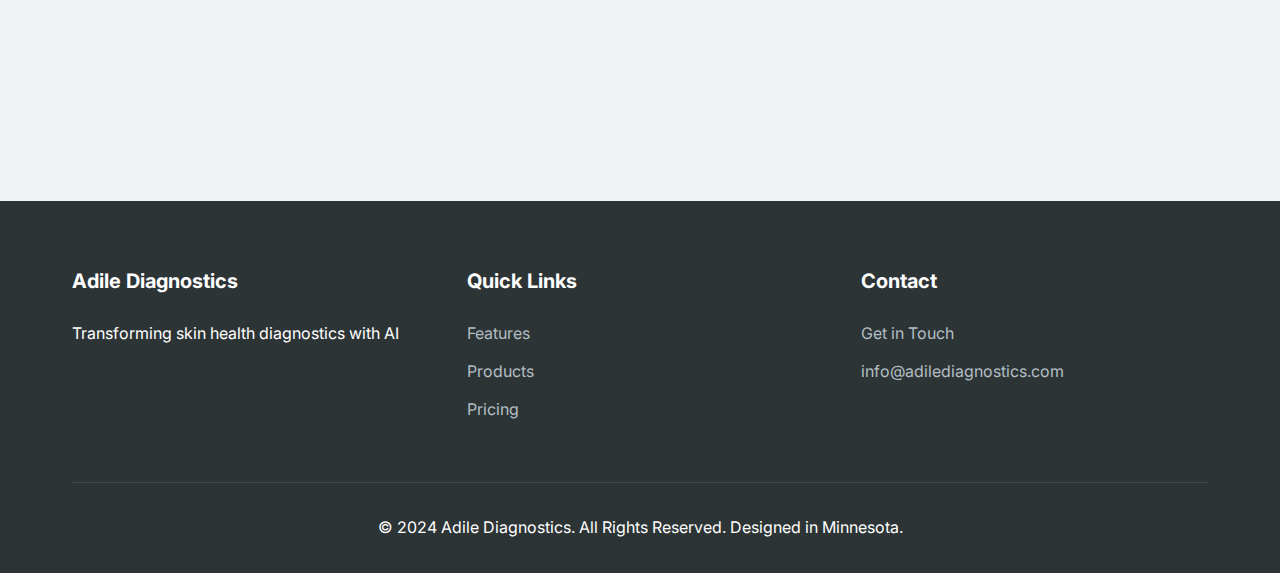
==== commit ca13e63b: "Update website: Remove testimonials, update contact page and layout" ====
--- a/contact.html
+++ b/contact.html
@@ -5,6 +5,14 @@
     <meta charset="UTF-8">
     <meta name="viewport" content="width=device-width, initial-scale=1.0">
     <title>Contact Us - Adile Diagnostics</title>
+    <!-- Google Analytics -->
+    <script async src="https://www.googletagmanager.com/gtag/js?id=G-KMVDMQRSFY"></script>
+    <script>
+        window.dataLayer = window.dataLayer || [];
+        function gtag(){dataLayer.push(arguments);}
+        gtag('js', new Date());
+        gtag('config', 'G-KMVDMQRSFY');
+    </script>
     <!-- Google Font (Inter) -->
     <link href="https://fonts.googleapis.com/css2?family=Inter:wght@400;500;600;700&display=swap" rel="stylesheet">
     <!-- Link to main CSS file -->
@@ -25,6 +33,9 @@
                 <a href="pricing.html">Pricing</a>
                 <a href="contact.html" class="nav-cta">Get Started</a>
             </nav>
+            <div class="beta-announcement">
+                <span class="beta-badge">BetaMN Spring 2025 Cohort</span>
+            </div>
         </div>
     </header>
 
@@ -46,26 +57,23 @@
                     
                     <div class="contact-methods">
                         <div class="contact-method">
-                            <div class="method-icon">📍</div>
-                            <div class="method-details">
-                                <h3>Visit Us</h3>
-                                <p>123 Innovation Drive<br>Silicon Valley, CA 94025</p>
-                            </div>
-                        </div>
-                        
-                        <div class="contact-method">
-                            <div class="method-icon">📞</div>
-                            <div class="method-details">
-                                <h3>Call Us</h3>
-                                <p>+1 (555) 123-4567<br>Mon-Fri, 9am-6pm PST</p>
-                            </div>
-                        </div>
-                        
-                        <div class="contact-method">
                             <div class="method-icon">✉️</div>
                             <div class="method-details">
                                 <h3>Email Us</h3>
-                                <p>info@adilediagnostics.com<br>support@adilediagnostics.com</p>
+                                <p>abhi@adilediagnostics.com</p>
+                            </div>
+                        </div>
+
+                        <div class="contact-method">
+                            <div class="method-icon">🌐</div>
+                            <div class="method-details">
+                                <h3>Social Media</h3>
+                                <p>Follow us for updates and news</p>
+                                <div class="social-links">
+                                    <a href="#" class="social-link">LinkedIn</a>
+                                    <a href="#" class="social-link">Twitter</a>
+                                    <a href="#" class="social-link">Instagram</a>
+                                </div>
                             </div>
                         </div>
                     </div>
@@ -145,11 +153,12 @@
                 </div>
             </div>
             <div class="footer-bottom">
-                <p>&copy; 2024 Adile Diagnostics. All Rights Reserved.</p>
+                <p>&copy; 2024 Adile Diagnostics. All Rights Reserved. Designed in Minnesota.</p>
             </div>
         </div>
     </footer>
 
     <script src="scripts.js"></script>
+    <script src="analytics/analytics.js"></script>
 </body>
 </html>
--- a/styles.css
+++ b/styles.css
@@ -86,6 +86,35 @@
     transform: translateY(-2px);
 }
 
+/* BetaMN Announcement */
+.beta-announcement {
+    margin-left: 2rem;
+}
+
+.beta-badge {
+    background: linear-gradient(135deg, #FF6B6B 0%, #FF8E53 100%);
+    color: var(--white);
+    padding: 0.5rem 1rem;
+    border-radius: 50px;
+    font-size: 0.875rem;
+    font-weight: 500;
+    display: inline-block;
+    animation: pulse 2s infinite;
+    white-space: nowrap;
+}
+
+@keyframes pulse {
+    0% {
+        transform: scale(1);
+    }
+    50% {
+        transform: scale(1.05);
+    }
+    100% {
+        transform: scale(1);
+    }
+}
+
 /* Hero Section */
 .hero-section {
     padding: 8rem 0 4rem;
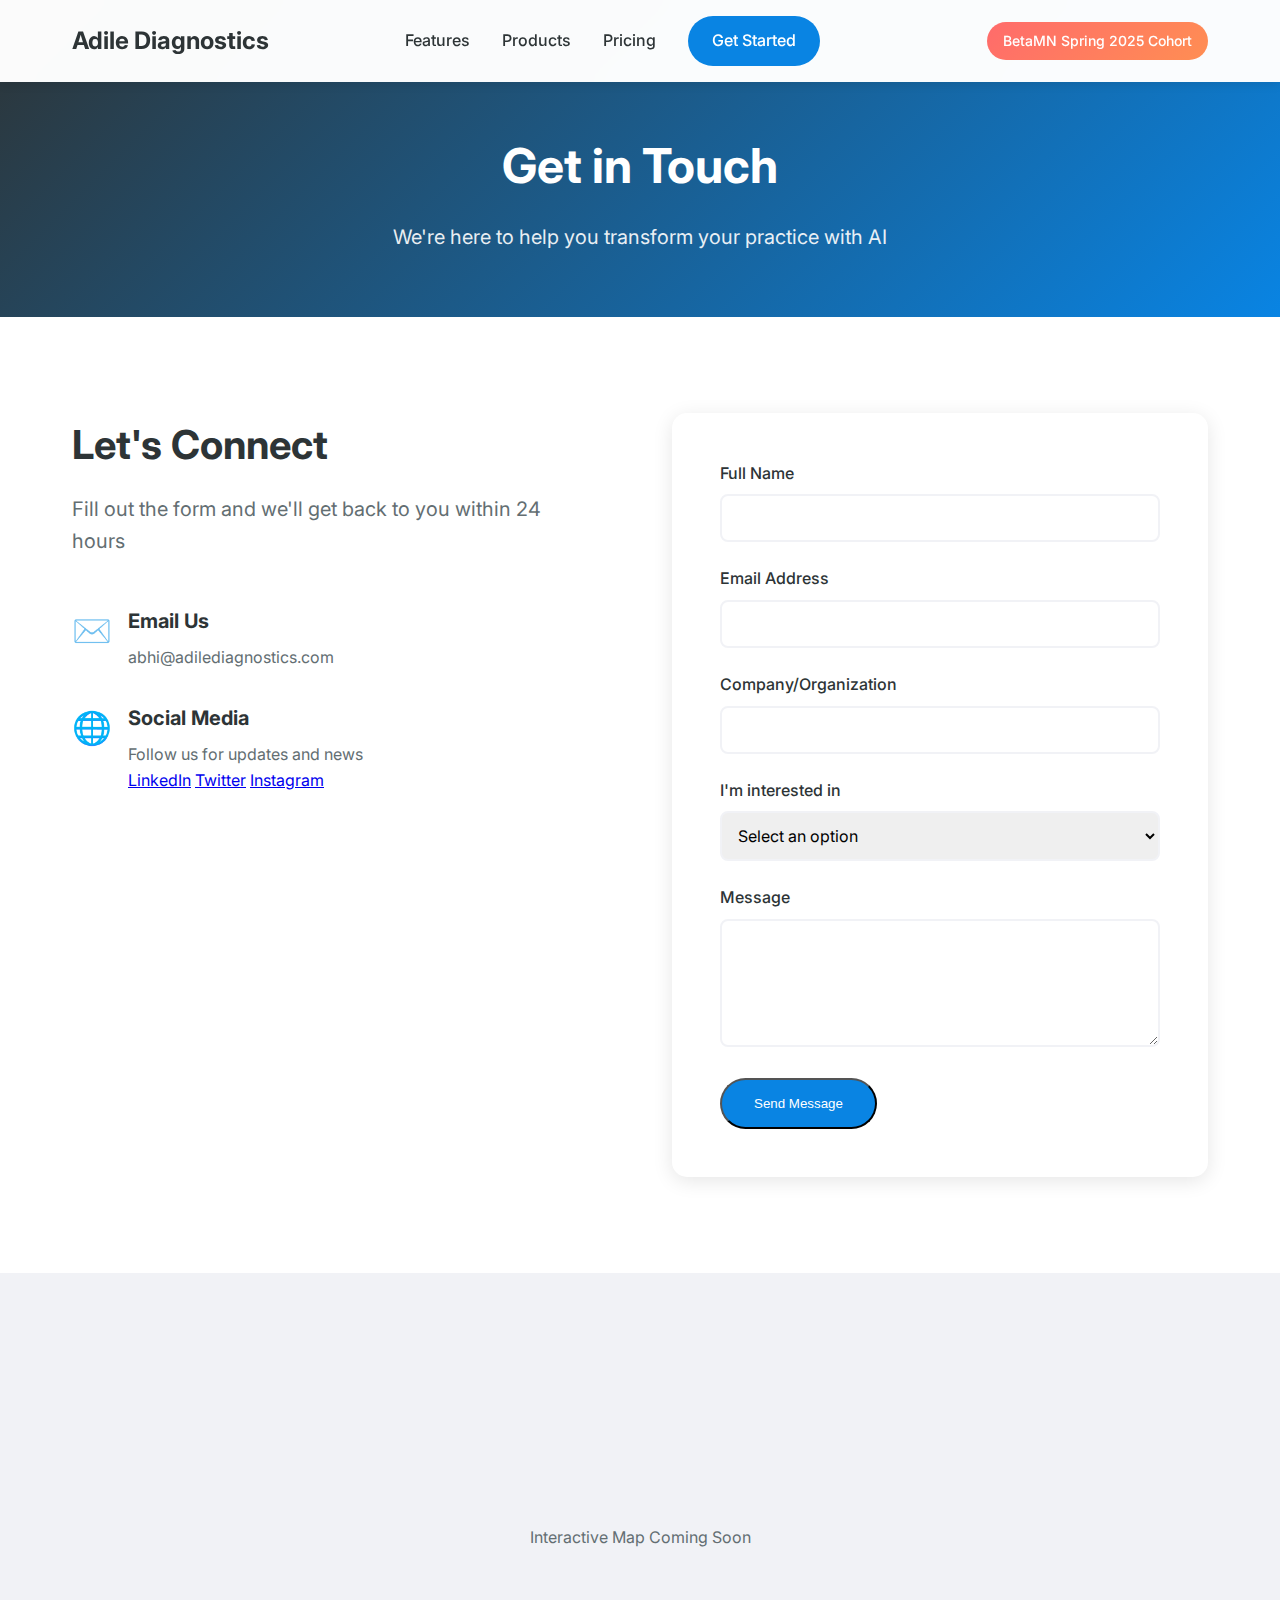
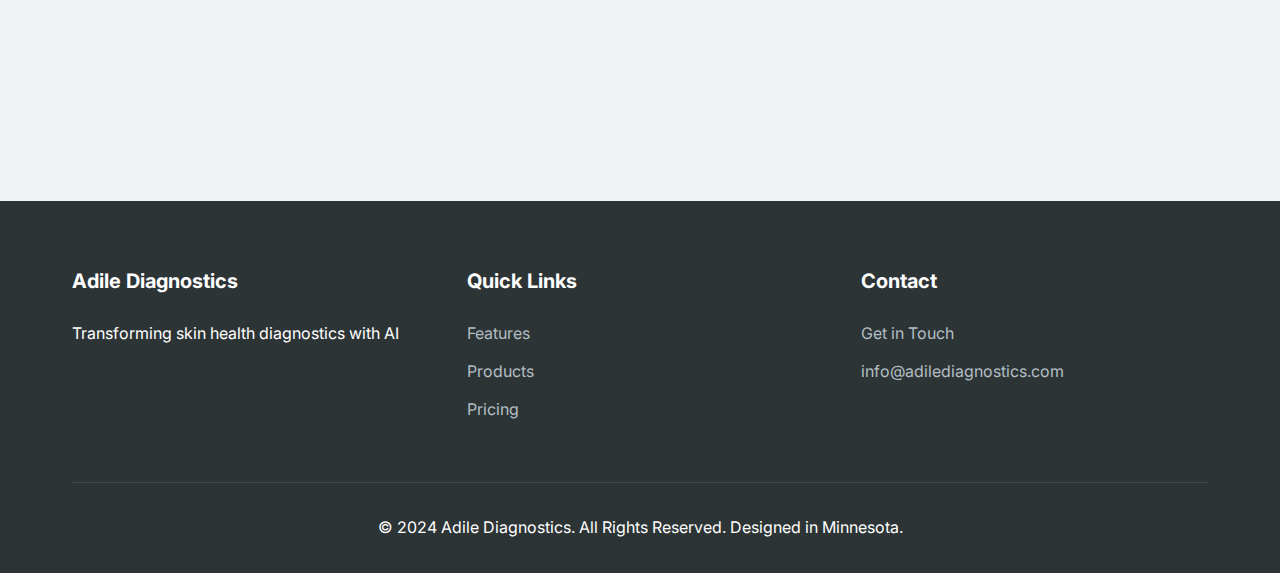
==== commit 33bcbf94: "Update website: Remove testimonials and update content" ====
--- a/contact.html
+++ b/contact.html
@@ -29,7 +29,6 @@
             <nav>
                 <a href="features.html">Features</a>
                 <a href="products.html">Products</a>
-                <a href="testimonials.html">Success Stories</a>
                 <a href="pricing.html">Pricing</a>
                 <a href="contact.html" class="nav-cta">Get Started</a>
             </nav>
